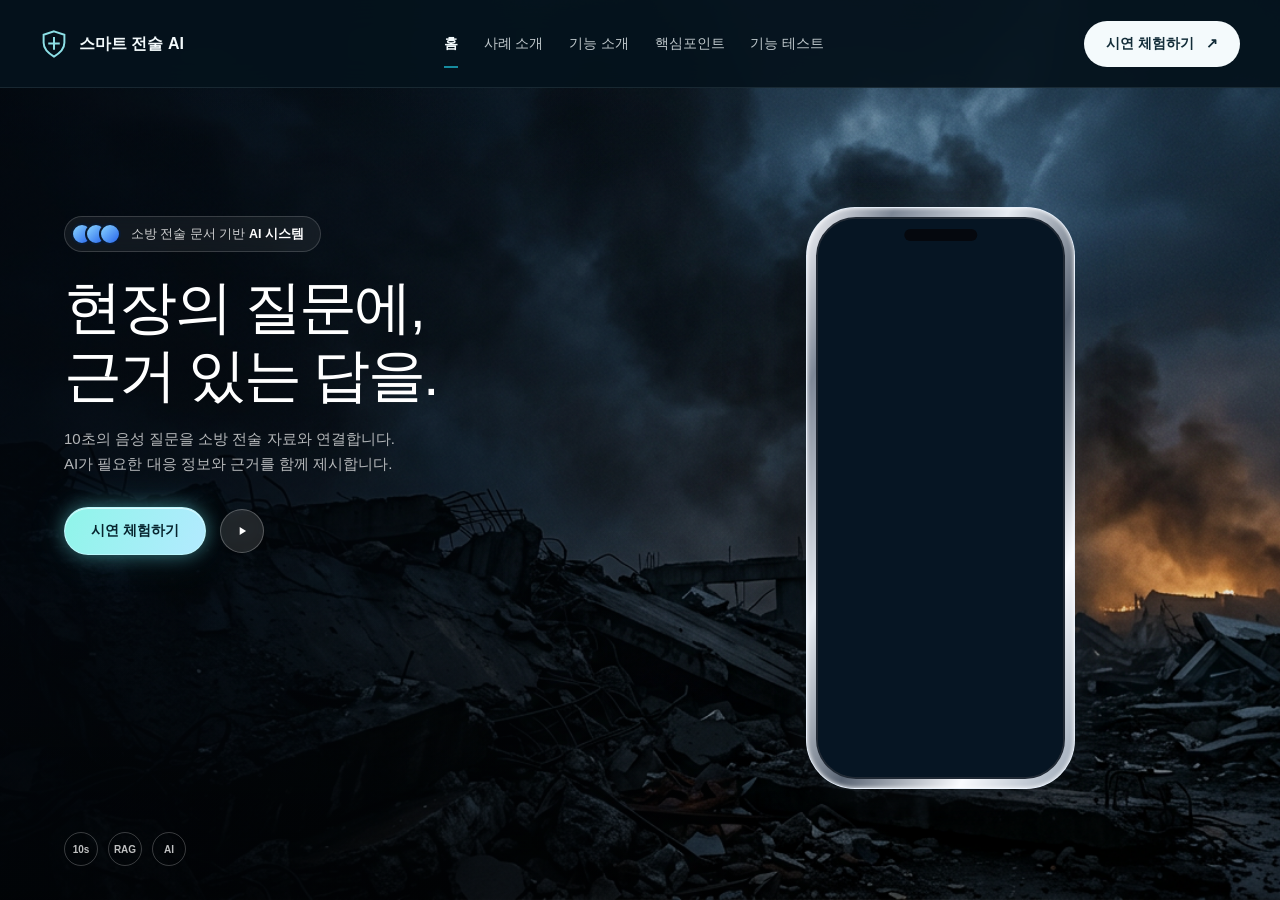
==== index.html @ 17c09182 "Refresh video URLs to load audio-free media and rebuild Pages" ====
<!doctype html><html lang="ko"><head><meta charset="utf-8"><meta name="viewport" content="width=device-width,initial-scale=1"><meta name="theme-color" content="#02070d"><title>스마트 전술 AI · 현장의 질문에 근거 있는 답을</title><meta name="description" content="10초의 음성 질문을 소방 전술 자료와 연결하는 스마트 전술 AI 시연"><link rel="stylesheet" href="landing.css?v=2"><link rel="stylesheet" href="./site-navigation.css?v=3"><script src="./silent-videos.js?v=1"></script></head><body class="global-nav-page global-home"><div class="landing-page"><header class="global-header global-header-dark"><div class="global-header-inner"><a class="global-logo" href="./" aria-label="스마트 전술 AI 홈"><svg width="28" height="30" viewBox="0 0 24 26" fill="none" stroke="currentColor" stroke-width="1.7" aria-hidden="true"><path d="M12 2 21 5v7c0 5-4 9-9 12C7 21 3 17 3 12V5Z"/><path d="M12 7v11M7 12.5h10"/></svg><span>스마트 전술 AI</span></a><nav class="global-links" aria-label="사이트 주 메뉴"><a href="./" aria-current="page">홈</a><a href="./actual-situation/">사례 소개</a><a href="./tactical-ai/">기능 소개</a><a href="./technology/">핵심포인트</a><a href="./feature-test/">기능 테스트</a></nav><a class="global-demo-cta" href="./mockup/index.html">시연 체험하기 <span aria-hidden="true">↗</span></a></div></header><main><section id="hero" class="hero-section"><div class="disaster-background" aria-hidden="true"></div><div class="hero-shade" aria-hidden="true"></div><div class="hero-vignette" aria-hidden="true"></div><div class="silver-phone"><div class="phone-screen"><video id="introVideo" src="mockup/intro-v2.mp4?silent=1" muted playsinline preload="auto" aria-label="스마트 전술 AI 소개 영상"></video><div class="phone-notch" aria-hidden="true"></div></div></div><div class="hero-copy"><div class="hero-badge"><div class="badge-orbs" aria-hidden="true"><i></i><i></i><i></i></div><span>소방 전술 문서 기반 <strong>AI 시스템</strong></span></div><h1>현장의 질문에,<br>근거 있는 답을.</h1><p>10초의 음성 질문을 소방 전술 자료와 연결합니다. AI가 필요한 대응 정보와 근거를 함께 제시합니다.</p><div class="hero-actions"><a href="mockup/index.html" class="primary-action">시연 체험하기</a><button class="play-action" id="restartIntro" aria-label="인트로 영상 처음부터 재생"><svg width="14" height="14" viewBox="0 0 24 24" fill="currentColor" aria-hidden="true"><path d="M8 5v14l11-7z"/></svg></button></div></div><div class="hero-bottom-marks" aria-label="10초 음성 입력, RAG, AI"><div>10s</div><div>RAG</div><div>AI</div></div></section></main></div><script src="landing.js?v=2"></script></body></html>
---- landing.css ----
* { box-sizing: border-box; }
html { scroll-behavior: smooth; }
body { margin: 0; background: #02070d; color: #fff; overflow-x: hidden; -webkit-font-smoothing: antialiased; }
.landing-page { min-height: 100svh; background: #02070d; }
.site-nav { position: fixed; inset: 0 0 auto; z-index: 50; display: flex; align-items: center; justify-content: space-between; padding: 26px 44px; }
.nav-left, .brand-lockup, .nav-links { display: flex; align-items: center; }
.nav-left { gap: 44px; }
.brand-lockup { gap: 10px; color: #fff; }
.brand-lockup span { font: 700 14px 'Noto Sans KR', sans-serif; letter-spacing: -.02em; white-space: nowrap; }
.nav-links { gap: 30px; }
.nav-links a { color: rgba(255,255,255,.82); font: 500 14px 'Noto Sans KR', sans-serif; text-decoration: none; }
.nav-cta { padding: 11px 24px; border-radius: 999px; color: #111; background: #fff; font: 600 14px 'Noto Sans KR', sans-serif; text-decoration: none; box-shadow: 0 4px 18px #0004; }
.hero-section { position: relative; width: 100%; height: 100svh; min-height: 620px; overflow: hidden; }
.disaster-background { position: absolute; inset: 0; background: #071019 url('disaster-bg.png') center / cover no-repeat; }
.hero-shade { position: absolute; inset: 0; background: linear-gradient(90deg, rgba(3,9,17,.68), rgba(3,9,17,.3) 42%, transparent 72%); pointer-events: none; }
.hero-vignette { position: absolute; inset: 0; background: linear-gradient(180deg, rgba(0,0,0,.18), transparent 23%, transparent 58%, rgba(0,0,0,.42)); pointer-events: none; }
.silver-phone { position: absolute; top: 23%; left: 63%; z-index: 4; width: clamp(220px, 21vw, 308px); aspect-ratio: 9 / 19.5; padding: 9px; border: 1px solid rgba(235,244,255,.9); border-radius: 49px; background: linear-gradient(116deg,#f7f8fc,#7d8796 16%,#e6ebf2 37%,#596473 57%,#f9fbff 79%,#98a5b4); box-shadow: -14px 24px 58px #0009, 0 0 35px rgba(137,197,255,.14), inset 0 0 4px #ffff; overflow: hidden; }
.phone-screen { position: relative; width: 100%; height: 100%; border: 2px solid #202934; border-radius: 40px; background: #051523; overflow: hidden; }
.phone-screen video { position: absolute; inset: 0; width: 100%; height: 100%; object-fit: contain; background: #061523; }
.phone-notch { position: absolute; top: 10px; left: 50%; width: 30%; height: 12px; transform: translateX(-50%); border-radius: 999px; background: #05080e; pointer-events: none; }
.hero-copy { position: relative; z-index: 10; display: flex; flex-direction: column; height: 100%; padding: 24vh 24px 0 64px; pointer-events: none; }
.hero-badge { display: inline-flex; align-items: center; gap: 10px; width: fit-content; padding: 6px 16px 6px 6px; border: 1px solid rgba(255,255,255,.16); border-radius: 999px; background: #ffffff0f; backdrop-filter: blur(8px); }
.badge-orbs { display: flex; }
.badge-orbs i { width: 22px; height: 22px; border: 2px solid rgba(7,20,36,.95); border-radius: 999px; background: linear-gradient(135deg,#8bd6ff,#2563eb); }
.badge-orbs i + i { margin-left: -8px; }
.hero-badge span { color: rgba(255,255,255,.79); font: 12.5px 'Noto Sans KR', sans-serif; }
.hero-badge strong { color: #fff; font-weight: 600; }
.hero-copy h1 { max-width: 570px; margin: 22px 0 0; color: #fff; font: 500 clamp(2.4rem,4.5vw,4rem)/1.18 'Noto Sans KR', sans-serif; letter-spacing: -.045em; word-break: keep-all; }
.hero-copy p { max-width: 350px; margin: 16px 0 0; color: rgba(255,255,255,.7); font: 15px/1.7 'Noto Sans KR', sans-serif; word-break: keep-all; }
.hero-actions { display: flex; align-items: center; gap: 14px; margin-top: 30px; pointer-events: auto; }
.primary-action { padding: 14px 26px; border: 1px solid rgba(191,249,255,.85); border-radius: 999px; color: #06242e; background: linear-gradient(115deg,#8ff5e9,#b3eaff); box-shadow: 0 0 18px rgba(103,231,232,.42), 0 0 38px rgba(85,191,225,.2), inset 0 1px 0 rgba(255,255,255,.6); font: 600 14px 'Noto Sans KR', sans-serif; text-decoration: none; }
.play-action { display: flex; align-items: center; justify-content: center; width: 44px; height: 44px; border: 1px solid rgba(255,255,255,.25); border-radius: 999px; color: #fff; background: #ffffff1f; backdrop-filter: blur(6px); }
.hero-bottom-marks { position: absolute; bottom: 34px; left: 64px; z-index: 10; display: flex; gap: 10px; }
.hero-bottom-marks div { display: flex; align-items: center; justify-content: center; width: 34px; height: 34px; border: 1px solid rgba(255,255,255,.22); border-radius: 999px; color: rgba(255,255,255,.75); font: 600 10px 'Inter', sans-serif; }
@media (max-width: 768px) { .site-nav { padding: 20px 24px; } .nav-left { gap: 16px; } .nav-links { display: none; } .hero-copy { padding: 16vh 24px 0; } .hero-copy h1 { max-width: 95%; font-size: clamp(2.15rem,8vw,3.1rem); } .hero-copy p { max-width: 88%; font-size: 13px; } .silver-phone { top: 51%; left: auto; right: 7%; width: min(41vw,230px); } .hero-bottom-marks { bottom: 20px; left: 24px; } }

body{font-family:Pretendard,-apple-system,BlinkMacSystemFont,'Segoe UI',sans-serif}.silver-phone{animation:landingPhone 1s .35s both}.hero-copy>*{animation:landingRise .8s both}.hero-copy h1{animation-delay:.15s}.hero-copy>p{animation-delay:.3s}.hero-actions{animation-delay:.45s}.primary-action,.nav-cta,.play-action{transition:transform .2s,box-shadow .2s}.primary-action:hover,.nav-cta:hover,.play-action:hover{transform:translateY(-2px);box-shadow:0 8px 25px #0005}.primary-action:focus-visible,.nav-cta:focus-visible,.play-action:focus-visible{outline:2px solid #96ceff;outline-offset:5px}.play-action{cursor:pointer}.hero-copy{width:60%}@keyframes landingRise{from{opacity:0;transform:translateY(18px)}to{opacity:1;transform:none}}@keyframes landingPhone{from{opacity:0;transform:translateY(20px) scale(.97)}to{opacity:1;transform:none}}@media(max-width:768px){.hero-copy{width:100%}.hero-section{min-height:840px}.silver-phone{top:51%;width:min(41vw,230px)}}@media(prefers-reduced-motion:reduce){.silver-phone,.hero-copy>*{animation:none}}
@media(max-width:768px){.site-nav{padding:18px 16px}.nav-left{gap:14px}.nav-links{display:flex;gap:0}.nav-links a:not(:first-child){display:none}.nav-links a{font-size:12px;white-space:nowrap}.nav-cta{padding:10px 14px;font-size:12px}.brand-lockup{gap:7px}.brand-lockup span{font-size:12px}.brand-lockup svg{width:27px;height:27px}}

/* Keep the hero CTA illuminated in every interaction state. */
.primary-action:hover,.primary-action:focus-visible{box-shadow:0 0 24px rgba(103,231,232,.6),0 0 48px rgba(85,191,225,.3),inset 0 1px 0 rgba(255,255,255,.7)}
---- site-navigation.css ----
/* Shared navigation across landing, cases, features, technology and demos. */
body.global-nav-page{--site-header-height:88px;padding-top:var(--site-header-height)}body.global-home{padding-top:0}body.global-demo{--site-header-height:126px}
.global-header,.global-header *{box-sizing:border-box!important}.global-header{all:initial;position:fixed!important;inset:0 0 auto!important;z-index:1000!important;width:100%!important;max-width:none!important;height:var(--site-header-height,88px)!important;min-height:0!important;margin:0!important;padding:0!important;display:block!important;background:rgba(234,241,247,.97);border-bottom:1px solid #ccdde5;color:#132d39;font-family:Pretendard,'Noto Sans KR',-apple-system,BlinkMacSystemFont,'Segoe UI',sans-serif;backdrop-filter:blur(16px);visibility:visible!important}
.global-header-dark{background:rgba(5,19,28,.93);border-color:#c6e5f51a;color:#f3fafc}.global-header-inner{height:88px;max-width:1440px;margin:auto;padding:0 40px;display:flex;align-items:center;justify-content:space-between;gap:26px}.global-header a{all:unset;box-sizing:border-box;cursor:pointer;font-family:inherit;text-decoration:none;color:inherit;white-space:nowrap}.global-header a:focus-visible{outline:3px solid #34b9cb;outline-offset:5px;border-radius:6px}.global-header .global-logo{display:inline-flex;align-items:center;gap:11px;font-size:16px;font-weight:750;line-height:1.4;flex-shrink:0}.global-logo svg{flex-shrink:0;color:#168b9e}.global-header-dark .global-logo svg{color:#8de0e7}.global-header .global-links{all:unset;display:flex;align-items:center;justify-content:center;gap:28px;font-family:inherit}.global-header .global-links a{font-size:14px;font-weight:550;line-height:1.5;padding:12px 0;border-bottom:2px solid transparent;opacity:.78;transition:color .2s,opacity .2s}.global-header .global-links a:hover{opacity:1;color:#168b9e}.global-header .global-links a[aria-current="page"]{opacity:1;border-bottom-color:#168b9e;font-weight:750}.global-header .global-demo-cta{display:inline-flex;align-items:center;gap:12px;justify-content:center;padding:13px 22px;border-radius:99px;font-size:14px;line-height:1.4;font-weight:700;background:#122c38;color:#fff;transition:background .2s;flex-shrink:0}.global-header .global-demo-cta:hover{background:#176477}.global-header-dark .global-demo-cta{background:#f4fafc;color:#122c38}.global-header .global-demo-cta[aria-current="page"]{box-shadow:0 0 0 2px #52c9da}
.global-header .global-demo-tabs{all:unset;display:flex;height:38px;align-items:center;justify-content:center;gap:24px;border-top:1px solid #cfdee7;font-family:inherit}.global-header .global-demo-tabs a{font-size:13px;padding:5px 4px;line-height:1.4;opacity:.7;border-bottom:2px solid transparent}.global-header .global-demo-tabs a[aria-current="page"]{opacity:1;color:#087c91;border-color:#168b9e;font-weight:700}
/* Reserve space above the existing presentation and below the site navigation. */
body.global-demo-main>header.web{display:none!important}body.global-demo-main>.phone{height:min(760px,calc(100dvh - var(--site-header-height) - 155px));min-height:0;margin-top:20px;margin-bottom:130px}body.global-demo-main>.controls{top:calc(var(--site-header-height) + (100dvh - var(--site-header-height) - 130px)/2)!important;max-height:calc(100dvh - var(--site-header-height) - 155px)!important}body.global-demo-main>.opening-film{top:calc(var(--site-header-height) + 20px)!important;bottom:128px!important}body.global-demo-main .landing-home-link{display:none!important}
body.global-demo-camera{padding-top:calc(var(--site-header-height) + 20px)!important}body.global-demo-camera.feature-controlled{height:100dvh;min-height:0;overflow:hidden}body.global-demo-camera.feature-controlled>main,body.global-demo-camera.feature-controlled>aside{min-height:0;max-height:calc(100dvh - var(--site-header-height) - 175px)!important}body.global-demo-camera.feature-controlled .phone{min-height:0;height:min(790px,calc(100dvh - var(--site-header-height) - 175px))!important}body.global-demo-camera>.landing-home-link{display:none!important}
@media(max-width:900px){.global-header-inner{padding:0 22px;gap:16px}.global-header .global-links{gap:18px}.global-header .global-logo{font-size:14px}.global-header .global-demo-cta{font-size:13px;padding:12px 16px}}
@media(max-width:800px){body.global-nav-page{--site-header-height:124px}body.global-demo{--site-header-height:162px}.global-header-inner{height:124px;flex-wrap:wrap;align-content:center;row-gap:7px;padding:10px 18px}.global-header .global-links{order:3;width:100%;justify-content:space-between;gap:12px}.global-header .global-links a{font-size:13px;padding:8px 0}.global-header .global-logo{margin-right:auto}.global-logo svg{width:23px;height:26px}.global-header .global-demo-cta{padding:10px 14px;font-size:12px}.global-header .global-demo-tabs{height:38px}.global-header .global-demo-tabs a{font-size:12px}body.global-demo-main>.controls{position:static!important;transform:none!important;max-height:none!important;margin-top:20px}body.global-demo-main>.phone{height:720px;max-height:none;margin-top:20px}body.global-demo-main>.opening-film{position:absolute!important;height:720px!important;bottom:auto!important}body.global-demo-camera.feature-controlled{height:auto;min-height:100dvh;overflow:auto}body.global-demo-camera.feature-controlled>main,body.global-demo-camera.feature-controlled>aside{max-height:none!important}body.global-demo-camera.feature-controlled .phone{height:720px!important;max-height:none!important}body.global-demo-camera.feature-controlled>aside{max-height:700px!important}}
@media(prefers-reduced-motion:reduce){.global-header a{transition:none!important}}

@media(min-width:801px){body.global-demo-main>.phone{height:760px!important;width:402px!important;max-height:none!important;zoom:var(--presentation-scale,1);margin-left:var(--presentation-left,5vw)!important;margin-right:0!important;margin-top:var(--presentation-top,20px)!important;margin-bottom:0!important}body.global-demo-camera.feature-controlled .phone{height:790px!important;width:416px!important;max-height:none!important;zoom:var(--presentation-scale,1);flex-shrink:0}body.global-demo-camera.feature-controlled>main{height:calc(100dvh - var(--site-header-height) - 175px)!important}}

.global-header-inner{width:100%;min-width:0}.global-header .global-links{min-width:0;gap:clamp(12px,2vw,28px)}.global-header .global-demo-cta{max-width:100%}@media(max-width:1100px) and (min-width:801px){.global-header-inner{padding:0 20px;gap:16px}.global-header .global-links a{font-size:13px}.global-header .global-logo{font-size:14px}.global-header .global-demo-cta{padding:12px 16px;font-size:13px}}
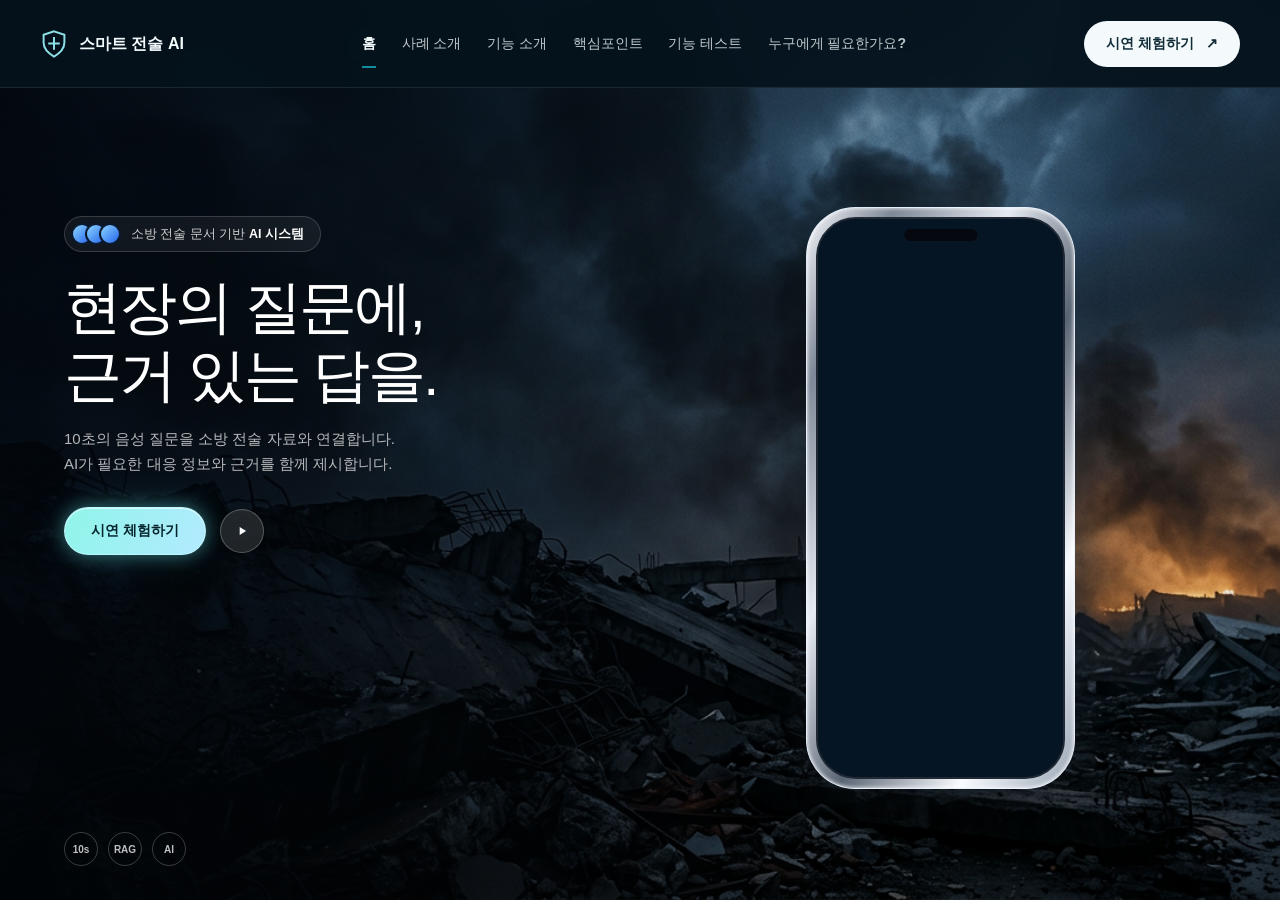
==== commit 1cb4c520: "Add audience and use-case page with navigation across site" ====
--- a/index.html
+++ b/index.html
@@ -1 +1 @@
-<!doctype html><html lang="ko"><head><meta charset="utf-8"><meta name="viewport" content="width=device-width,initial-scale=1"><meta name="theme-color" content="#02070d"><title>스마트 전술 AI · 현장의 질문에 근거 있는 답을</title><meta name="description" content="10초의 음성 질문을 소방 전술 자료와 연결하는 스마트 전술 AI 시연"><link rel="stylesheet" href="landing.css?v=2"><link rel="stylesheet" href="./site-navigation.css?v=3"><script src="./silent-videos.js?v=1"></script></head><body class="global-nav-page global-home"><div class="landing-page"><header class="global-header global-header-dark"><div class="global-header-inner"><a class="global-logo" href="./" aria-label="스마트 전술 AI 홈"><svg width="28" height="30" viewBox="0 0 24 26" fill="none" stroke="currentColor" stroke-width="1.7" aria-hidden="true"><path d="M12 2 21 5v7c0 5-4 9-9 12C7 21 3 17 3 12V5Z"/><path d="M12 7v11M7 12.5h10"/></svg><span>스마트 전술 AI</span></a><nav class="global-links" aria-label="사이트 주 메뉴"><a href="./" aria-current="page">홈</a><a href="./actual-situation/">사례 소개</a><a href="./tactical-ai/">기능 소개</a><a href="./technology/">핵심포인트</a><a href="./feature-test/">기능 테스트</a></nav><a class="global-demo-cta" href="./mockup/index.html">시연 체험하기 <span aria-hidden="true">↗</span></a></div></header><main><section id="hero" class="hero-section"><div class="disaster-background" aria-hidden="true"></div><div class="hero-shade" aria-hidden="true"></div><div class="hero-vignette" aria-hidden="true"></div><div class="silver-phone"><div class="phone-screen"><video id="introVideo" src="mockup/intro-v2.mp4?silent=1" muted playsinline preload="auto" aria-label="스마트 전술 AI 소개 영상"></video><div class="phone-notch" aria-hidden="true"></div></div></div><div class="hero-copy"><div class="hero-badge"><div class="badge-orbs" aria-hidden="true"><i></i><i></i><i></i></div><span>소방 전술 문서 기반 <strong>AI 시스템</strong></span></div><h1>현장의 질문에,<br>근거 있는 답을.</h1><p>10초의 음성 질문을 소방 전술 자료와 연결합니다. AI가 필요한 대응 정보와 근거를 함께 제시합니다.</p><div class="hero-actions"><a href="mockup/index.html" class="primary-action">시연 체험하기</a><button class="play-action" id="restartIntro" aria-label="인트로 영상 처음부터 재생"><svg width="14" height="14" viewBox="0 0 24 24" fill="currentColor" aria-hidden="true"><path d="M8 5v14l11-7z"/></svg></button></div></div><div class="hero-bottom-marks" aria-label="10초 음성 입력, RAG, AI"><div>10s</div><div>RAG</div><div>AI</div></div></section></main></div><script src="landing.js?v=2"></script></body></html>
+<!doctype html><html lang="ko"><head><meta charset="utf-8"><meta name="viewport" content="width=device-width,initial-scale=1"><meta name="theme-color" content="#02070d"><title>스마트 전술 AI · 현장의 질문에 근거 있는 답을</title><meta name="description" content="10초의 음성 질문을 소방 전술 자료와 연결하는 스마트 전술 AI 시연"><link rel="stylesheet" href="landing.css?v=2"><link rel="stylesheet" href="./site-navigation.css?v=3"><script src="./silent-videos.js?v=1"></script></head><body class="global-nav-page global-home"><div class="landing-page"><header class="global-header global-header-dark"><div class="global-header-inner"><a class="global-logo" href="./" aria-label="스마트 전술 AI 홈"><svg width="28" height="30" viewBox="0 0 24 26" fill="none" stroke="currentColor" stroke-width="1.7" aria-hidden="true"><path d="M12 2 21 5v7c0 5-4 9-9 12C7 21 3 17 3 12V5Z"/><path d="M12 7v11M7 12.5h10"/></svg><span>스마트 전술 AI</span></a><nav class="global-links" aria-label="사이트 주 메뉴"><a href="./" aria-current="page">홈</a><a href="./actual-situation/">사례 소개</a><a href="./tactical-ai/">기능 소개</a><a href="./technology/">핵심포인트</a><a href="./feature-test/">기능 테스트</a><a href="./who-for/">누구에게 필요한가요?</a></nav><a class="global-demo-cta" href="./mockup/index.html">시연 체험하기 <span aria-hidden="true">↗</span></a></div></header><main><section id="hero" class="hero-section"><div class="disaster-background" aria-hidden="true"></div><div class="hero-shade" aria-hidden="true"></div><div class="hero-vignette" aria-hidden="true"></div><div class="silver-phone"><div class="phone-screen"><video id="introVideo" src="mockup/intro-v2.mp4?silent=1" muted playsinline preload="auto" aria-label="스마트 전술 AI 소개 영상"></video><div class="phone-notch" aria-hidden="true"></div></div></div><div class="hero-copy"><div class="hero-badge"><div class="badge-orbs" aria-hidden="true"><i></i><i></i><i></i></div><span>소방 전술 문서 기반 <strong>AI 시스템</strong></span></div><h1>현장의 질문에,<br>근거 있는 답을.</h1><p>10초의 음성 질문을 소방 전술 자료와 연결합니다. AI가 필요한 대응 정보와 근거를 함께 제시합니다.</p><div class="hero-actions"><a href="mockup/index.html" class="primary-action">시연 체험하기</a><button class="play-action" id="restartIntro" aria-label="인트로 영상 처음부터 재생"><svg width="14" height="14" viewBox="0 0 24 24" fill="currentColor" aria-hidden="true"><path d="M8 5v14l11-7z"/></svg></button></div></div><div class="hero-bottom-marks" aria-label="10초 음성 입력, RAG, AI"><div>10s</div><div>RAG</div><div>AI</div></div></section></main></div><script src="landing.js?v=2"></script></body></html>
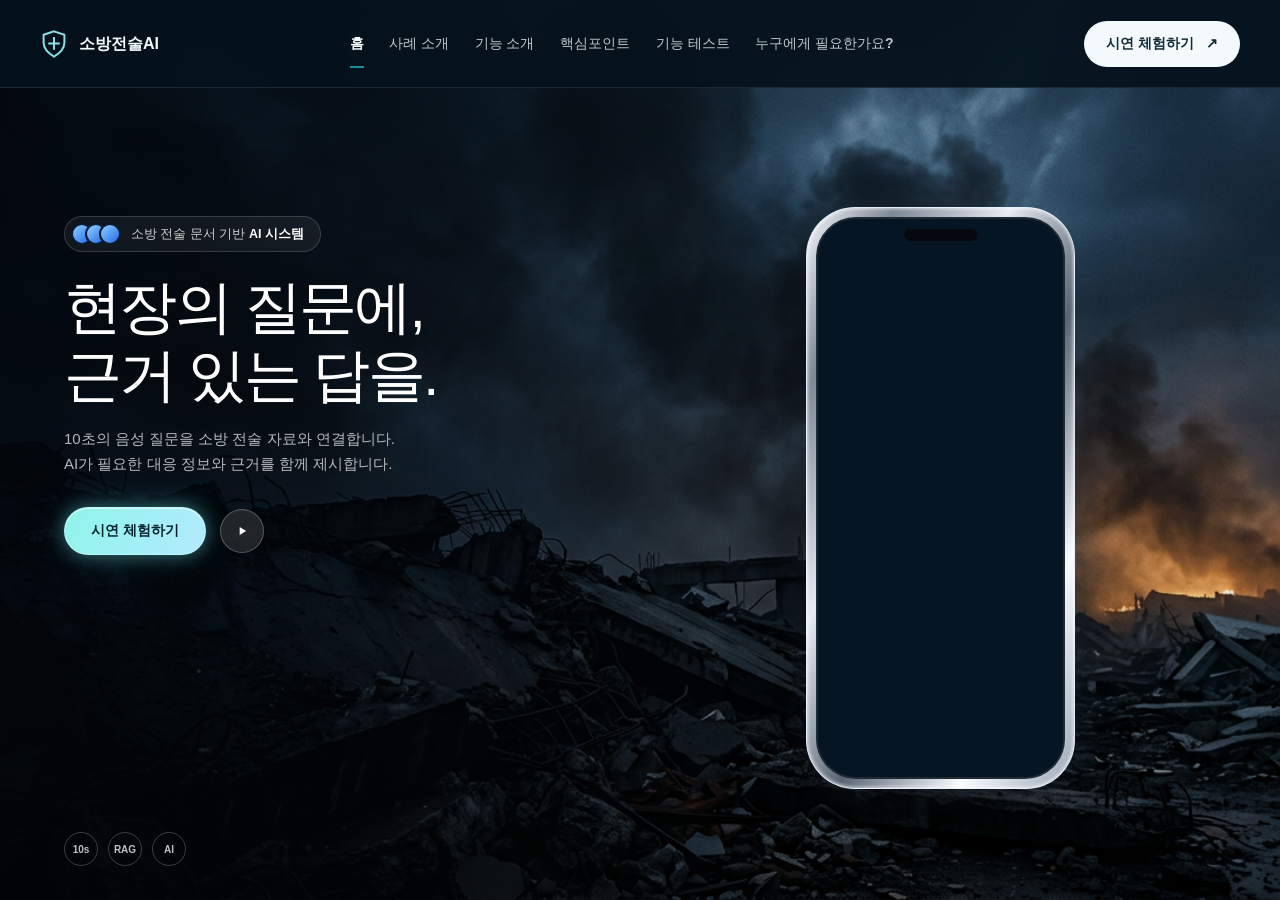
==== commit 2665caa4: "Replace visible brand name with 소방전술AI" ====
--- a/index.html
+++ b/index.html
@@ -1 +1 @@
-<!doctype html><html lang="ko"><head><meta charset="utf-8"><meta name="viewport" content="width=device-width,initial-scale=1"><meta name="theme-color" content="#02070d"><title>스마트 전술 AI · 현장의 질문에 근거 있는 답을</title><meta name="description" content="10초의 음성 질문을 소방 전술 자료와 연결하는 스마트 전술 AI 시연"><link rel="stylesheet" href="landing.css?v=2"><link rel="stylesheet" href="./site-navigation.css?v=3"><script src="./silent-videos.js?v=1"></script></head><body class="global-nav-page global-home"><div class="landing-page"><header class="global-header global-header-dark"><div class="global-header-inner"><a class="global-logo" href="./" aria-label="스마트 전술 AI 홈"><svg width="28" height="30" viewBox="0 0 24 26" fill="none" stroke="currentColor" stroke-width="1.7" aria-hidden="true"><path d="M12 2 21 5v7c0 5-4 9-9 12C7 21 3 17 3 12V5Z"/><path d="M12 7v11M7 12.5h10"/></svg><span>스마트 전술 AI</span></a><nav class="global-links" aria-label="사이트 주 메뉴"><a href="./" aria-current="page">홈</a><a href="./actual-situation/">사례 소개</a><a href="./tactical-ai/">기능 소개</a><a href="./technology/">핵심포인트</a><a href="./feature-test/">기능 테스트</a><a href="./who-for/">누구에게 필요한가요?</a></nav><a class="global-demo-cta" href="./mockup/index.html">시연 체험하기 <span aria-hidden="true">↗</span></a></div></header><main><section id="hero" class="hero-section"><div class="disaster-background" aria-hidden="true"></div><div class="hero-shade" aria-hidden="true"></div><div class="hero-vignette" aria-hidden="true"></div><div class="silver-phone"><div class="phone-screen"><video id="introVideo" src="mockup/intro-v2.mp4?silent=1" muted playsinline preload="auto" aria-label="스마트 전술 AI 소개 영상"></video><div class="phone-notch" aria-hidden="true"></div></div></div><div class="hero-copy"><div class="hero-badge"><div class="badge-orbs" aria-hidden="true"><i></i><i></i><i></i></div><span>소방 전술 문서 기반 <strong>AI 시스템</strong></span></div><h1>현장의 질문에,<br>근거 있는 답을.</h1><p>10초의 음성 질문을 소방 전술 자료와 연결합니다. AI가 필요한 대응 정보와 근거를 함께 제시합니다.</p><div class="hero-actions"><a href="mockup/index.html" class="primary-action">시연 체험하기</a><button class="play-action" id="restartIntro" aria-label="인트로 영상 처음부터 재생"><svg width="14" height="14" viewBox="0 0 24 24" fill="currentColor" aria-hidden="true"><path d="M8 5v14l11-7z"/></svg></button></div></div><div class="hero-bottom-marks" aria-label="10초 음성 입력, RAG, AI"><div>10s</div><div>RAG</div><div>AI</div></div></section></main></div><script src="landing.js?v=2"></script></body></html>
+<!doctype html><html lang="ko"><head><meta charset="utf-8"><meta name="viewport" content="width=device-width,initial-scale=1"><meta name="theme-color" content="#02070d"><title>소방전술AI · 현장의 질문에 근거 있는 답을</title><meta name="description" content="10초의 음성 질문을 소방 전술 자료와 연결하는 소방전술AI 시연"><link rel="stylesheet" href="landing.css?v=2"><link rel="stylesheet" href="./site-navigation.css?v=3"><script src="./silent-videos.js?v=1"></script></head><body class="global-nav-page global-home"><div class="landing-page"><header class="global-header global-header-dark"><div class="global-header-inner"><a class="global-logo" href="./" aria-label="소방전술AI 홈"><svg width="28" height="30" viewBox="0 0 24 26" fill="none" stroke="currentColor" stroke-width="1.7" aria-hidden="true"><path d="M12 2 21 5v7c0 5-4 9-9 12C7 21 3 17 3 12V5Z"/><path d="M12 7v11M7 12.5h10"/></svg><span>소방전술AI</span></a><nav class="global-links" aria-label="사이트 주 메뉴"><a href="./" aria-current="page">홈</a><a href="./actual-situation/">사례 소개</a><a href="./tactical-ai/">기능 소개</a><a href="./technology/">핵심포인트</a><a href="./feature-test/">기능 테스트</a><a href="./who-for/">누구에게 필요한가요?</a></nav><a class="global-demo-cta" href="./mockup/index.html">시연 체험하기 <span aria-hidden="true">↗</span></a></div></header><main><section id="hero" class="hero-section"><div class="disaster-background" aria-hidden="true"></div><div class="hero-shade" aria-hidden="true"></div><div class="hero-vignette" aria-hidden="true"></div><div class="silver-phone"><div class="phone-screen"><video id="introVideo" src="mockup/intro-v2.mp4?silent=1" muted playsinline preload="auto" aria-label="소방전술AI 소개 영상"></video><div class="phone-notch" aria-hidden="true"></div></div></div><div class="hero-copy"><div class="hero-badge"><div class="badge-orbs" aria-hidden="true"><i></i><i></i><i></i></div><span>소방 전술 문서 기반 <strong>AI 시스템</strong></span></div><h1>현장의 질문에,<br>근거 있는 답을.</h1><p>10초의 음성 질문을 소방 전술 자료와 연결합니다. AI가 필요한 대응 정보와 근거를 함께 제시합니다.</p><div class="hero-actions"><a href="mockup/index.html" class="primary-action">시연 체험하기</a><button class="play-action" id="restartIntro" aria-label="인트로 영상 처음부터 재생"><svg width="14" height="14" viewBox="0 0 24 24" fill="currentColor" aria-hidden="true"><path d="M8 5v14l11-7z"/></svg></button></div></div><div class="hero-bottom-marks" aria-label="10초 음성 입력, RAG, AI"><div>10s</div><div>RAG</div><div>AI</div></div></section></main></div><script src="landing.js?v=2"></script></body></html>
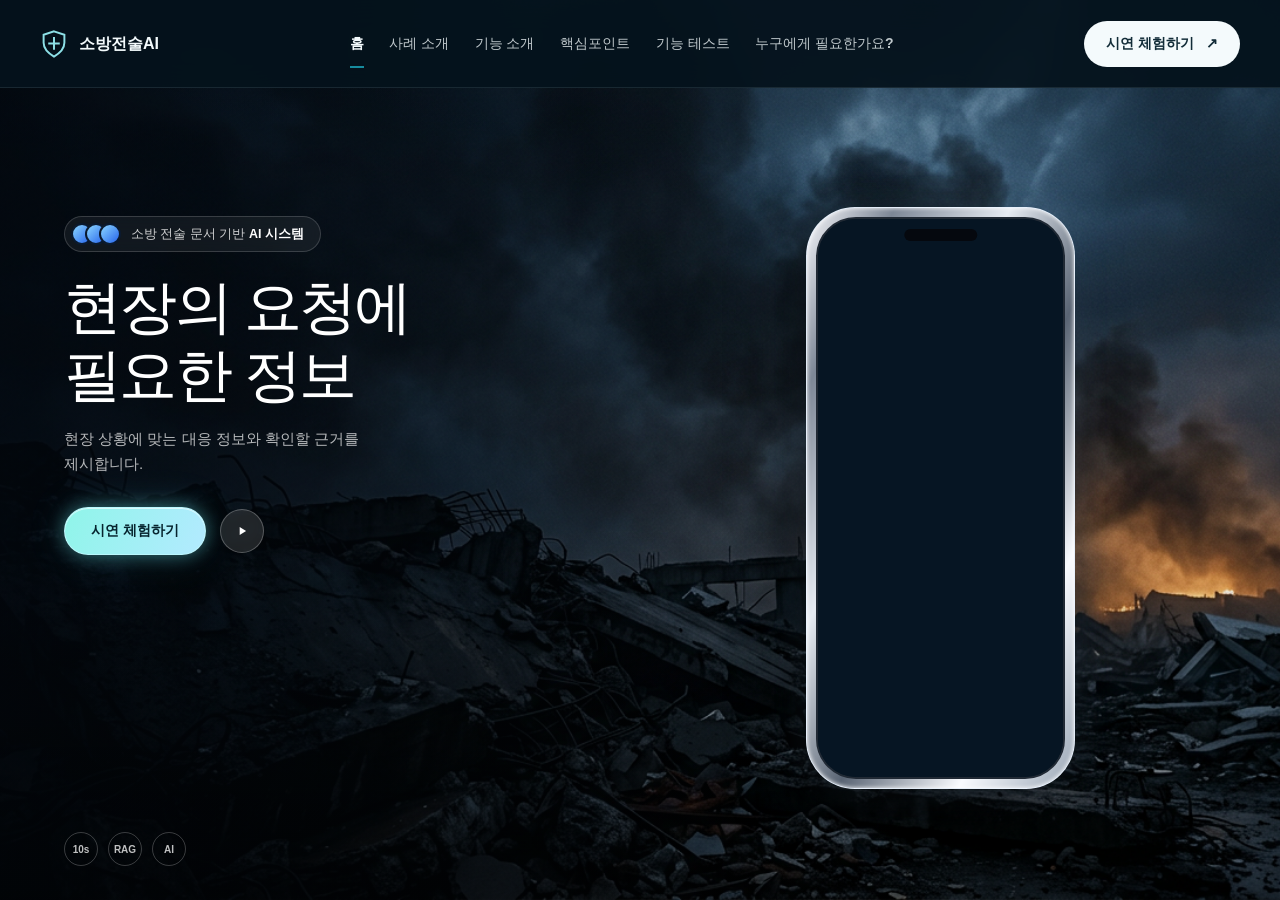
==== commit f056e1f0: "Update homepage banner headline and description" ====
--- a/index.html
+++ b/index.html
@@ -1 +1 @@
-<!doctype html><html lang="ko"><head><meta charset="utf-8"><meta name="viewport" content="width=device-width,initial-scale=1"><meta name="theme-color" content="#02070d"><title>소방전술AI · 현장의 질문에 근거 있는 답을</title><meta name="description" content="10초의 음성 질문을 소방 전술 자료와 연결하는 소방전술AI 시연"><link rel="stylesheet" href="landing.css?v=2"><link rel="stylesheet" href="./site-navigation.css?v=3"><script src="./silent-videos.js?v=1"></script></head><body class="global-nav-page global-home"><div class="landing-page"><header class="global-header global-header-dark"><div class="global-header-inner"><a class="global-logo" href="./" aria-label="소방전술AI 홈"><svg width="28" height="30" viewBox="0 0 24 26" fill="none" stroke="currentColor" stroke-width="1.7" aria-hidden="true"><path d="M12 2 21 5v7c0 5-4 9-9 12C7 21 3 17 3 12V5Z"/><path d="M12 7v11M7 12.5h10"/></svg><span>소방전술AI</span></a><nav class="global-links" aria-label="사이트 주 메뉴"><a href="./" aria-current="page">홈</a><a href="./actual-situation/">사례 소개</a><a href="./tactical-ai/">기능 소개</a><a href="./technology/">핵심포인트</a><a href="./feature-test/">기능 테스트</a><a href="./who-for/">누구에게 필요한가요?</a></nav><a class="global-demo-cta" href="./mockup/index.html">시연 체험하기 <span aria-hidden="true">↗</span></a></div></header><main><section id="hero" class="hero-section"><div class="disaster-background" aria-hidden="true"></div><div class="hero-shade" aria-hidden="true"></div><div class="hero-vignette" aria-hidden="true"></div><div class="silver-phone"><div class="phone-screen"><video id="introVideo" src="mockup/intro-v2.mp4?silent=1" muted playsinline preload="auto" aria-label="소방전술AI 소개 영상"></video><div class="phone-notch" aria-hidden="true"></div></div></div><div class="hero-copy"><div class="hero-badge"><div class="badge-orbs" aria-hidden="true"><i></i><i></i><i></i></div><span>소방 전술 문서 기반 <strong>AI 시스템</strong></span></div><h1>현장의 질문에,<br>근거 있는 답을.</h1><p>10초의 음성 질문을 소방 전술 자료와 연결합니다. AI가 필요한 대응 정보와 근거를 함께 제시합니다.</p><div class="hero-actions"><a href="mockup/index.html" class="primary-action">시연 체험하기</a><button class="play-action" id="restartIntro" aria-label="인트로 영상 처음부터 재생"><svg width="14" height="14" viewBox="0 0 24 24" fill="currentColor" aria-hidden="true"><path d="M8 5v14l11-7z"/></svg></button></div></div><div class="hero-bottom-marks" aria-label="10초 음성 입력, RAG, AI"><div>10s</div><div>RAG</div><div>AI</div></div></section></main></div><script src="landing.js?v=2"></script></body></html>
+<!doctype html><html lang="ko"><head><meta charset="utf-8"><meta name="viewport" content="width=device-width,initial-scale=1"><meta name="theme-color" content="#02070d"><title>소방전술AI · 현장의 질문에 근거 있는 답을</title><meta name="description" content="10초의 음성 질문을 소방 전술 자료와 연결하는 소방전술AI 시연"><link rel="stylesheet" href="landing.css?v=2"><link rel="stylesheet" href="./site-navigation.css?v=3"><script src="./silent-videos.js?v=1"></script></head><body class="global-nav-page global-home"><div class="landing-page"><header class="global-header global-header-dark"><div class="global-header-inner"><a class="global-logo" href="./" aria-label="소방전술AI 홈"><svg width="28" height="30" viewBox="0 0 24 26" fill="none" stroke="currentColor" stroke-width="1.7" aria-hidden="true"><path d="M12 2 21 5v7c0 5-4 9-9 12C7 21 3 17 3 12V5Z"/><path d="M12 7v11M7 12.5h10"/></svg><span>소방전술AI</span></a><nav class="global-links" aria-label="사이트 주 메뉴"><a href="./" aria-current="page">홈</a><a href="./actual-situation/">사례 소개</a><a href="./tactical-ai/">기능 소개</a><a href="./technology/">핵심포인트</a><a href="./feature-test/">기능 테스트</a><a href="./who-for/">누구에게 필요한가요?</a></nav><a class="global-demo-cta" href="./mockup/index.html">시연 체험하기 <span aria-hidden="true">↗</span></a></div></header><main><section id="hero" class="hero-section"><div class="disaster-background" aria-hidden="true"></div><div class="hero-shade" aria-hidden="true"></div><div class="hero-vignette" aria-hidden="true"></div><div class="silver-phone"><div class="phone-screen"><video id="introVideo" src="mockup/intro-v2.mp4?silent=1" muted playsinline preload="auto" aria-label="소방전술AI 소개 영상"></video><div class="phone-notch" aria-hidden="true"></div></div></div><div class="hero-copy"><div class="hero-badge"><div class="badge-orbs" aria-hidden="true"><i></i><i></i><i></i></div><span>소방 전술 문서 기반 <strong>AI 시스템</strong></span></div><h1>현장의 요청에<br>필요한 정보</h1><p>현장 상황에 맞는 대응 정보와 확인할 근거를 제시합니다.</p><div class="hero-actions"><a href="mockup/index.html" class="primary-action">시연 체험하기</a><button class="play-action" id="restartIntro" aria-label="인트로 영상 처음부터 재생"><svg width="14" height="14" viewBox="0 0 24 24" fill="currentColor" aria-hidden="true"><path d="M8 5v14l11-7z"/></svg></button></div></div><div class="hero-bottom-marks" aria-label="10초 음성 입력, RAG, AI"><div>10s</div><div>RAG</div><div>AI</div></div></section></main></div><script src="landing.js?v=2"></script></body></html>
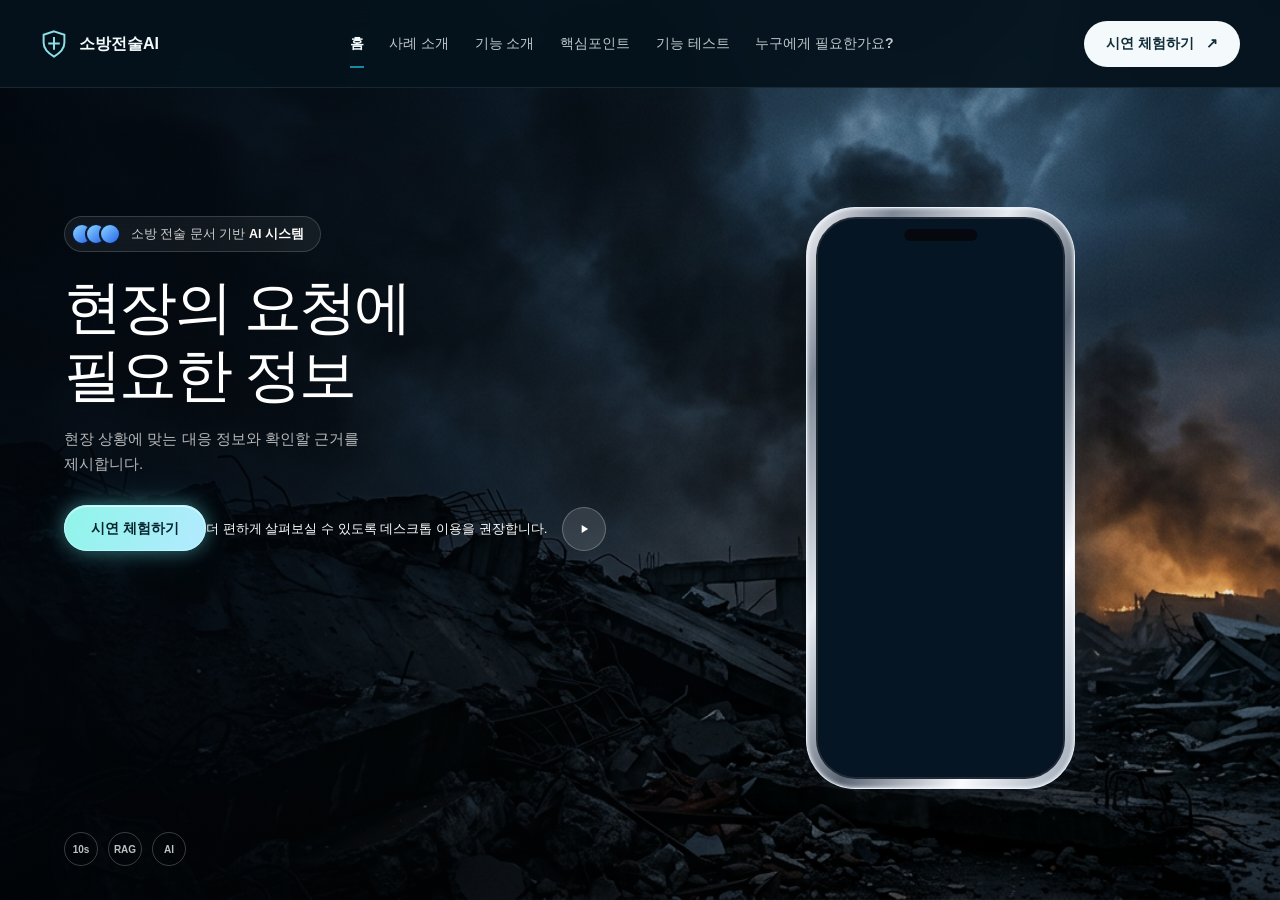
==== commit ac119ef5: "Add desktop recommendation beneath demo button" ====
--- a/index.html
+++ b/index.html
@@ -1 +1 @@
-<!doctype html><html lang="ko"><head><meta charset="utf-8"><meta name="viewport" content="width=device-width,initial-scale=1"><meta name="theme-color" content="#02070d"><title>소방전술AI · 현장의 질문에 근거 있는 답을</title><meta name="description" content="10초의 음성 질문을 소방 전술 자료와 연결하는 소방전술AI 시연"><link rel="stylesheet" href="landing.css?v=2"><link rel="stylesheet" href="./site-navigation.css?v=3"><script src="./silent-videos.js?v=1"></script></head><body class="global-nav-page global-home"><div class="landing-page"><header class="global-header global-header-dark"><div class="global-header-inner"><a class="global-logo" href="./" aria-label="소방전술AI 홈"><svg width="28" height="30" viewBox="0 0 24 26" fill="none" stroke="currentColor" stroke-width="1.7" aria-hidden="true"><path d="M12 2 21 5v7c0 5-4 9-9 12C7 21 3 17 3 12V5Z"/><path d="M12 7v11M7 12.5h10"/></svg><span>소방전술AI</span></a><nav class="global-links" aria-label="사이트 주 메뉴"><a href="./" aria-current="page">홈</a><a href="./actual-situation/">사례 소개</a><a href="./tactical-ai/">기능 소개</a><a href="./technology/">핵심포인트</a><a href="./feature-test/">기능 테스트</a><a href="./who-for/">누구에게 필요한가요?</a></nav><a class="global-demo-cta" href="./mockup/index.html">시연 체험하기 <span aria-hidden="true">↗</span></a></div></header><main><section id="hero" class="hero-section"><div class="disaster-background" aria-hidden="true"></div><div class="hero-shade" aria-hidden="true"></div><div class="hero-vignette" aria-hidden="true"></div><div class="silver-phone"><div class="phone-screen"><video id="introVideo" src="mockup/intro-v2.mp4?silent=1" muted playsinline preload="auto" aria-label="소방전술AI 소개 영상"></video><div class="phone-notch" aria-hidden="true"></div></div></div><div class="hero-copy"><div class="hero-badge"><div class="badge-orbs" aria-hidden="true"><i></i><i></i><i></i></div><span>소방 전술 문서 기반 <strong>AI 시스템</strong></span></div><h1>현장의 요청에<br>필요한 정보</h1><p>현장 상황에 맞는 대응 정보와 확인할 근거를 제시합니다.</p><div class="hero-actions"><a href="mockup/index.html" class="primary-action">시연 체험하기</a><button class="play-action" id="restartIntro" aria-label="인트로 영상 처음부터 재생"><svg width="14" height="14" viewBox="0 0 24 24" fill="currentColor" aria-hidden="true"><path d="M8 5v14l11-7z"/></svg></button></div></div><div class="hero-bottom-marks" aria-label="10초 음성 입력, RAG, AI"><div>10s</div><div>RAG</div><div>AI</div></div></section></main></div><script src="landing.js?v=2"></script></body></html>
+<!doctype html><html lang="ko"><head><meta charset="utf-8"><meta name="viewport" content="width=device-width,initial-scale=1"><meta name="theme-color" content="#02070d"><title>소방전술AI · 현장의 질문에 근거 있는 답을</title><meta name="description" content="10초의 음성 질문을 소방 전술 자료와 연결하는 소방전술AI 시연"><link rel="stylesheet" href="landing.css?v=2"><link rel="stylesheet" href="./site-navigation.css?v=3"><script src="./silent-videos.js?v=1"></script></head><body class="global-nav-page global-home"><div class="landing-page"><header class="global-header global-header-dark"><div class="global-header-inner"><a class="global-logo" href="./" aria-label="소방전술AI 홈"><svg width="28" height="30" viewBox="0 0 24 26" fill="none" stroke="currentColor" stroke-width="1.7" aria-hidden="true"><path d="M12 2 21 5v7c0 5-4 9-9 12C7 21 3 17 3 12V5Z"/><path d="M12 7v11M7 12.5h10"/></svg><span>소방전술AI</span></a><nav class="global-links" aria-label="사이트 주 메뉴"><a href="./" aria-current="page">홈</a><a href="./actual-situation/">사례 소개</a><a href="./tactical-ai/">기능 소개</a><a href="./technology/">핵심포인트</a><a href="./feature-test/">기능 테스트</a><a href="./who-for/">누구에게 필요한가요?</a></nav><a class="global-demo-cta" href="./mockup/index.html">시연 체험하기 <span aria-hidden="true">↗</span></a></div></header><main><section id="hero" class="hero-section"><div class="disaster-background" aria-hidden="true"></div><div class="hero-shade" aria-hidden="true"></div><div class="hero-vignette" aria-hidden="true"></div><div class="silver-phone"><div class="phone-screen"><video id="introVideo" src="mockup/intro-v2.mp4?silent=1" muted playsinline preload="auto" aria-label="소방전술AI 소개 영상"></video><div class="phone-notch" aria-hidden="true"></div></div></div><div class="hero-copy"><div class="hero-badge"><div class="badge-orbs" aria-hidden="true"><i></i><i></i><i></i></div><span>소방 전술 문서 기반 <strong>AI 시스템</strong></span></div><h1>현장의 요청에<br>필요한 정보</h1><p>현장 상황에 맞는 대응 정보와 확인할 근거를 제시합니다.</p><div class="hero-actions"><div class="demo-action-wrap"><a href="mockup/index.html" class="primary-action">시연 체험하기</a><small class="demo-desktop-note">더 편하게 살펴보실 수 있도록 데스크톱 이용을 권장합니다.</small></div><button class="play-action" id="restartIntro" aria-label="인트로 영상 처음부터 재생"><svg width="14" height="14" viewBox="0 0 24 24" fill="currentColor" aria-hidden="true"><path d="M8 5v14l11-7z"/></svg></button></div></div><div class="hero-bottom-marks" aria-label="10초 음성 입력, RAG, AI"><div>10s</div><div>RAG</div><div>AI</div></div></section></main></div><script src="landing.js?v=2"></script></body></html>
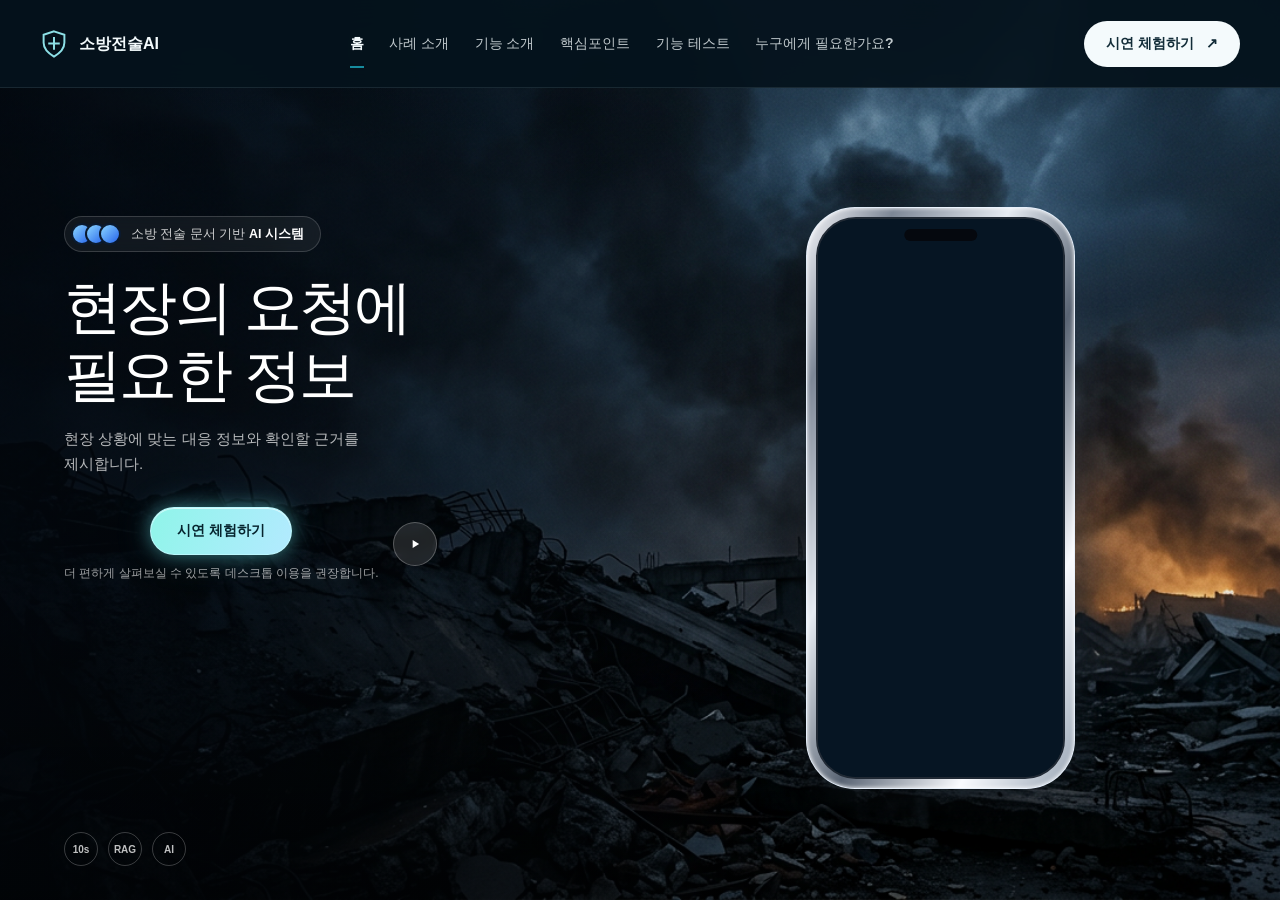
==== commit 9dbeef11: "Refresh homepage styles for demo note" ====
--- a/index.html
+++ b/index.html
@@ -1 +1 @@
-<!doctype html><html lang="ko"><head><meta charset="utf-8"><meta name="viewport" content="width=device-width,initial-scale=1"><meta name="theme-color" content="#02070d"><title>소방전술AI · 현장의 질문에 근거 있는 답을</title><meta name="description" content="10초의 음성 질문을 소방 전술 자료와 연결하는 소방전술AI 시연"><link rel="stylesheet" href="landing.css?v=2"><link rel="stylesheet" href="./site-navigation.css?v=3"><script src="./silent-videos.js?v=1"></script></head><body class="global-nav-page global-home"><div class="landing-page"><header class="global-header global-header-dark"><div class="global-header-inner"><a class="global-logo" href="./" aria-label="소방전술AI 홈"><svg width="28" height="30" viewBox="0 0 24 26" fill="none" stroke="currentColor" stroke-width="1.7" aria-hidden="true"><path d="M12 2 21 5v7c0 5-4 9-9 12C7 21 3 17 3 12V5Z"/><path d="M12 7v11M7 12.5h10"/></svg><span>소방전술AI</span></a><nav class="global-links" aria-label="사이트 주 메뉴"><a href="./" aria-current="page">홈</a><a href="./actual-situation/">사례 소개</a><a href="./tactical-ai/">기능 소개</a><a href="./technology/">핵심포인트</a><a href="./feature-test/">기능 테스트</a><a href="./who-for/">누구에게 필요한가요?</a></nav><a class="global-demo-cta" href="./mockup/index.html">시연 체험하기 <span aria-hidden="true">↗</span></a></div></header><main><section id="hero" class="hero-section"><div class="disaster-background" aria-hidden="true"></div><div class="hero-shade" aria-hidden="true"></div><div class="hero-vignette" aria-hidden="true"></div><div class="silver-phone"><div class="phone-screen"><video id="introVideo" src="mockup/intro-v2.mp4?silent=1" muted playsinline preload="auto" aria-label="소방전술AI 소개 영상"></video><div class="phone-notch" aria-hidden="true"></div></div></div><div class="hero-copy"><div class="hero-badge"><div class="badge-orbs" aria-hidden="true"><i></i><i></i><i></i></div><span>소방 전술 문서 기반 <strong>AI 시스템</strong></span></div><h1>현장의 요청에<br>필요한 정보</h1><p>현장 상황에 맞는 대응 정보와 확인할 근거를 제시합니다.</p><div class="hero-actions"><div class="demo-action-wrap"><a href="mockup/index.html" class="primary-action">시연 체험하기</a><small class="demo-desktop-note">더 편하게 살펴보실 수 있도록 데스크톱 이용을 권장합니다.</small></div><button class="play-action" id="restartIntro" aria-label="인트로 영상 처음부터 재생"><svg width="14" height="14" viewBox="0 0 24 24" fill="currentColor" aria-hidden="true"><path d="M8 5v14l11-7z"/></svg></button></div></div><div class="hero-bottom-marks" aria-label="10초 음성 입력, RAG, AI"><div>10s</div><div>RAG</div><div>AI</div></div></section></main></div><script src="landing.js?v=2"></script></body></html>
+<!doctype html><html lang="ko"><head><meta charset="utf-8"><meta name="viewport" content="width=device-width,initial-scale=1"><meta name="theme-color" content="#02070d"><title>소방전술AI · 현장의 질문에 근거 있는 답을</title><meta name="description" content="10초의 음성 질문을 소방 전술 자료와 연결하는 소방전술AI 시연"><link rel="stylesheet" href="landing.css?v=3"><link rel="stylesheet" href="./site-navigation.css?v=3"><script src="./silent-videos.js?v=1"></script></head><body class="global-nav-page global-home"><div class="landing-page"><header class="global-header global-header-dark"><div class="global-header-inner"><a class="global-logo" href="./" aria-label="소방전술AI 홈"><svg width="28" height="30" viewBox="0 0 24 26" fill="none" stroke="currentColor" stroke-width="1.7" aria-hidden="true"><path d="M12 2 21 5v7c0 5-4 9-9 12C7 21 3 17 3 12V5Z"/><path d="M12 7v11M7 12.5h10"/></svg><span>소방전술AI</span></a><nav class="global-links" aria-label="사이트 주 메뉴"><a href="./" aria-current="page">홈</a><a href="./actual-situation/">사례 소개</a><a href="./tactical-ai/">기능 소개</a><a href="./technology/">핵심포인트</a><a href="./feature-test/">기능 테스트</a><a href="./who-for/">누구에게 필요한가요?</a></nav><a class="global-demo-cta" href="./mockup/index.html">시연 체험하기 <span aria-hidden="true">↗</span></a></div></header><main><section id="hero" class="hero-section"><div class="disaster-background" aria-hidden="true"></div><div class="hero-shade" aria-hidden="true"></div><div class="hero-vignette" aria-hidden="true"></div><div class="silver-phone"><div class="phone-screen"><video id="introVideo" src="mockup/intro-v2.mp4?silent=1" muted playsinline preload="auto" aria-label="소방전술AI 소개 영상"></video><div class="phone-notch" aria-hidden="true"></div></div></div><div class="hero-copy"><div class="hero-badge"><div class="badge-orbs" aria-hidden="true"><i></i><i></i><i></i></div><span>소방 전술 문서 기반 <strong>AI 시스템</strong></span></div><h1>현장의 요청에<br>필요한 정보</h1><p>현장 상황에 맞는 대응 정보와 확인할 근거를 제시합니다.</p><div class="hero-actions"><div class="demo-action-wrap"><a href="mockup/index.html" class="primary-action">시연 체험하기</a><small class="demo-desktop-note">더 편하게 살펴보실 수 있도록 데스크톱 이용을 권장합니다.</small></div><button class="play-action" id="restartIntro" aria-label="인트로 영상 처음부터 재생"><svg width="14" height="14" viewBox="0 0 24 24" fill="currentColor" aria-hidden="true"><path d="M8 5v14l11-7z"/></svg></button></div></div><div class="hero-bottom-marks" aria-label="10초 음성 입력, RAG, AI"><div>10s</div><div>RAG</div><div>AI</div></div></section></main></div><script src="landing.js?v=2"></script></body></html>
--- a/landing.css
+++ b/landing.css
@@ -43,3 +43,7 @@
 
 /* Keep the hero CTA illuminated in every interaction state. */
 .primary-action:hover,.primary-action:focus-visible{box-shadow:0 0 24px rgba(103,231,232,.6),0 0 48px rgba(85,191,225,.3),inset 0 1px 0 rgba(255,255,255,.7)}
+
+.demo-action-wrap { display:flex; flex-direction:column; align-items:center; gap:9px; }
+.demo-desktop-note { color:rgba(255,255,255,.62); font:12px/1.5 'Noto Sans KR',sans-serif; text-align:center; white-space:nowrap; }
+@media(max-width:520px){.demo-desktop-note{white-space:normal;max-width:245px;font-size:11px}}
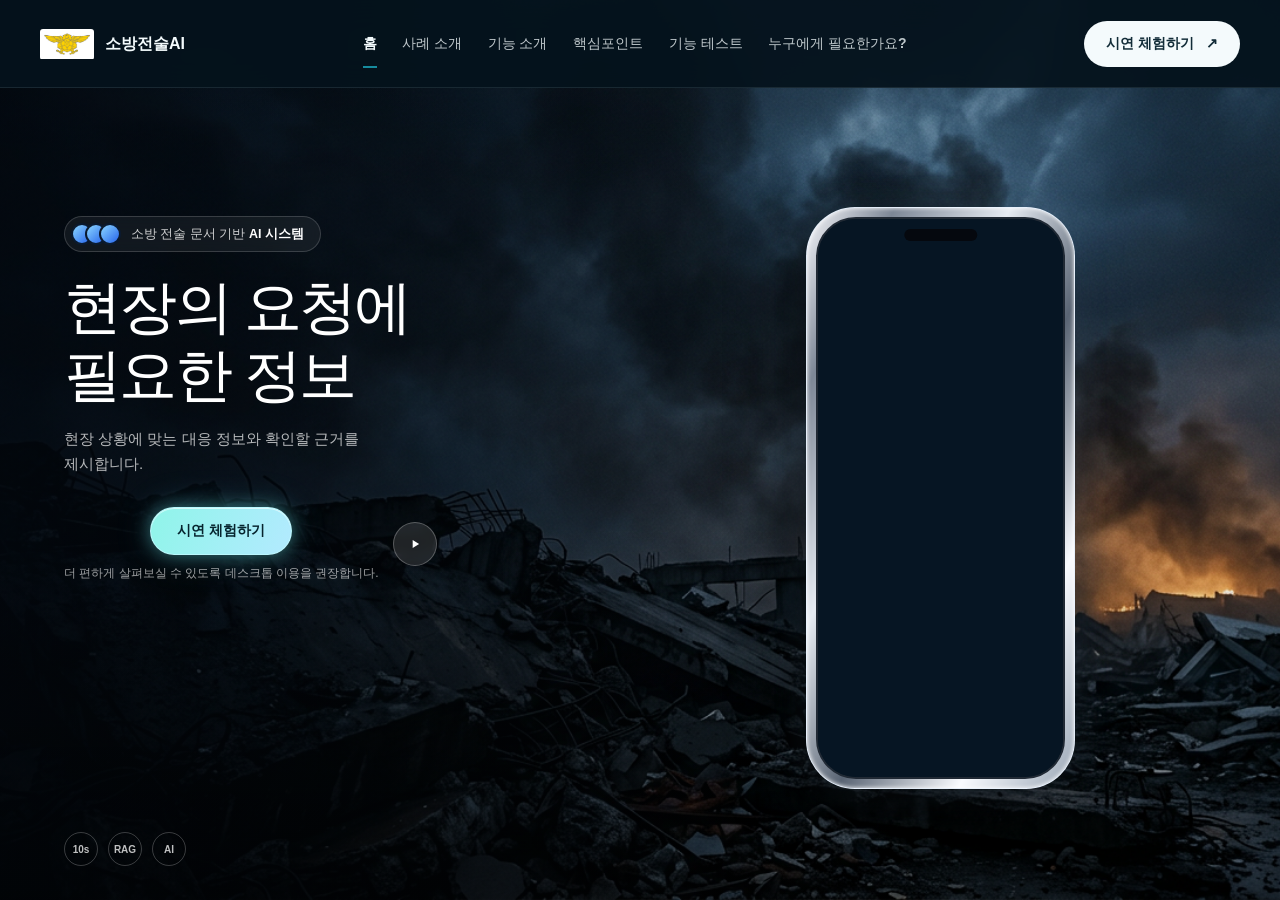
==== commit 4b20400b: "Replace shield logos with official Korean fire-service hawk emblem" ====
--- a/index.html
+++ b/index.html
@@ -1 +1 @@
-<!doctype html><html lang="ko"><head><meta charset="utf-8"><meta name="viewport" content="width=device-width,initial-scale=1"><meta name="theme-color" content="#02070d"><title>소방전술AI · 현장의 질문에 근거 있는 답을</title><meta name="description" content="10초의 음성 질문을 소방 전술 자료와 연결하는 소방전술AI 시연"><link rel="stylesheet" href="landing.css?v=3"><link rel="stylesheet" href="./site-navigation.css?v=3"><script src="./silent-videos.js?v=1"></script></head><body class="global-nav-page global-home"><div class="landing-page"><header class="global-header global-header-dark"><div class="global-header-inner"><a class="global-logo" href="./" aria-label="소방전술AI 홈"><svg width="28" height="30" viewBox="0 0 24 26" fill="none" stroke="currentColor" stroke-width="1.7" aria-hidden="true"><path d="M12 2 21 5v7c0 5-4 9-9 12C7 21 3 17 3 12V5Z"/><path d="M12 7v11M7 12.5h10"/></svg><span>소방전술AI</span></a><nav class="global-links" aria-label="사이트 주 메뉴"><a href="./" aria-current="page">홈</a><a href="./actual-situation/">사례 소개</a><a href="./tactical-ai/">기능 소개</a><a href="./technology/">핵심포인트</a><a href="./feature-test/">기능 테스트</a><a href="./who-for/">누구에게 필요한가요?</a></nav><a class="global-demo-cta" href="./mockup/index.html">시연 체험하기 <span aria-hidden="true">↗</span></a></div></header><main><section id="hero" class="hero-section"><div class="disaster-background" aria-hidden="true"></div><div class="hero-shade" aria-hidden="true"></div><div class="hero-vignette" aria-hidden="true"></div><div class="silver-phone"><div class="phone-screen"><video id="introVideo" src="mockup/intro-v2.mp4?silent=1" muted playsinline preload="auto" aria-label="소방전술AI 소개 영상"></video><div class="phone-notch" aria-hidden="true"></div></div></div><div class="hero-copy"><div class="hero-badge"><div class="badge-orbs" aria-hidden="true"><i></i><i></i><i></i></div><span>소방 전술 문서 기반 <strong>AI 시스템</strong></span></div><h1>현장의 요청에<br>필요한 정보</h1><p>현장 상황에 맞는 대응 정보와 확인할 근거를 제시합니다.</p><div class="hero-actions"><div class="demo-action-wrap"><a href="mockup/index.html" class="primary-action">시연 체험하기</a><small class="demo-desktop-note">더 편하게 살펴보실 수 있도록 데스크톱 이용을 권장합니다.</small></div><button class="play-action" id="restartIntro" aria-label="인트로 영상 처음부터 재생"><svg width="14" height="14" viewBox="0 0 24 24" fill="currentColor" aria-hidden="true"><path d="M8 5v14l11-7z"/></svg></button></div></div><div class="hero-bottom-marks" aria-label="10초 음성 입력, RAG, AI"><div>10s</div><div>RAG</div><div>AI</div></div></section></main></div><script src="landing.js?v=2"></script></body></html>
+<!doctype html><html lang="ko"><head><meta charset="utf-8"><meta name="viewport" content="width=device-width,initial-scale=1"><meta name="theme-color" content="#02070d"><title>소방전술AI · 현장의 질문에 근거 있는 답을</title><meta name="description" content="10초의 음성 질문을 소방 전술 자료와 연결하는 소방전술AI 시연"><link rel="stylesheet" href="landing.css?v=3"><link rel="stylesheet" href="./site-navigation.css?v=fire-emblem-1"><script src="./silent-videos.js?v=1"></script></head><body class="global-nav-page global-home"><div class="landing-page"><header class="global-header global-header-dark"><div class="global-header-inner"><a class="global-logo" href="./" aria-label="소방전술AI 홈"><img class="global-fire-emblem" src="assets/korean-fire-emblem.jpg" alt="대한민국 소방 새매 문양" width="54" height="31" style="width:54px;height:31px;object-fit:contain;flex-shrink:0;border-radius:3px"><span>소방전술AI</span></a><nav class="global-links" aria-label="사이트 주 메뉴"><a href="./" aria-current="page">홈</a><a href="./actual-situation/">사례 소개</a><a href="./tactical-ai/">기능 소개</a><a href="./technology/">핵심포인트</a><a href="./feature-test/">기능 테스트</a><a href="./who-for/">누구에게 필요한가요?</a></nav><a class="global-demo-cta" href="./mockup/index.html">시연 체험하기 <span aria-hidden="true">↗</span></a></div></header><main><section id="hero" class="hero-section"><div class="disaster-background" aria-hidden="true"></div><div class="hero-shade" aria-hidden="true"></div><div class="hero-vignette" aria-hidden="true"></div><div class="silver-phone"><div class="phone-screen"><video id="introVideo" src="mockup/intro-v2.mp4?silent=1" muted playsinline preload="auto" aria-label="소방전술AI 소개 영상"></video><div class="phone-notch" aria-hidden="true"></div></div></div><div class="hero-copy"><div class="hero-badge"><div class="badge-orbs" aria-hidden="true"><i></i><i></i><i></i></div><span>소방 전술 문서 기반 <strong>AI 시스템</strong></span></div><h1>현장의 요청에<br>필요한 정보</h1><p>현장 상황에 맞는 대응 정보와 확인할 근거를 제시합니다.</p><div class="hero-actions"><div class="demo-action-wrap"><a href="mockup/index.html" class="primary-action">시연 체험하기</a><small class="demo-desktop-note">더 편하게 살펴보실 수 있도록 데스크톱 이용을 권장합니다.</small></div><button class="play-action" id="restartIntro" aria-label="인트로 영상 처음부터 재생"><svg width="14" height="14" viewBox="0 0 24 24" fill="currentColor" aria-hidden="true"><path d="M8 5v14l11-7z"/></svg></button></div></div><div class="hero-bottom-marks" aria-label="10초 음성 입력, RAG, AI"><div>10s</div><div>RAG</div><div>AI</div></div></section></main></div><script src="landing.js?v=2"></script></body></html>
--- a/site-navigation.css
+++ b/site-navigation.css
@@ -13,3 +13,6 @@
 @media(min-width:801px){body.global-demo-main>.phone{height:760px!important;width:402px!important;max-height:none!important;zoom:var(--presentation-scale,1);margin-left:var(--presentation-left,5vw)!important;margin-right:0!important;margin-top:var(--presentation-top,20px)!important;margin-bottom:0!important}body.global-demo-camera.feature-controlled .phone{height:790px!important;width:416px!important;max-height:none!important;zoom:var(--presentation-scale,1);flex-shrink:0}body.global-demo-camera.feature-controlled>main{height:calc(100dvh - var(--site-header-height) - 175px)!important}}
 
 .global-header-inner{width:100%;min-width:0}.global-header .global-links{min-width:0;gap:clamp(12px,2vw,28px)}.global-header .global-demo-cta{max-width:100%}@media(max-width:1100px) and (min-width:801px){.global-header-inner{padding:0 20px;gap:16px}.global-header .global-links a{font-size:13px}.global-header .global-logo{font-size:14px}.global-header .global-demo-cta{padding:12px 16px;font-size:13px}}
+
+/* Official fire-service emblem shared by every page. */
+.global-logo .global-fire-emblem{display:block;object-fit:contain;flex-shrink:0}
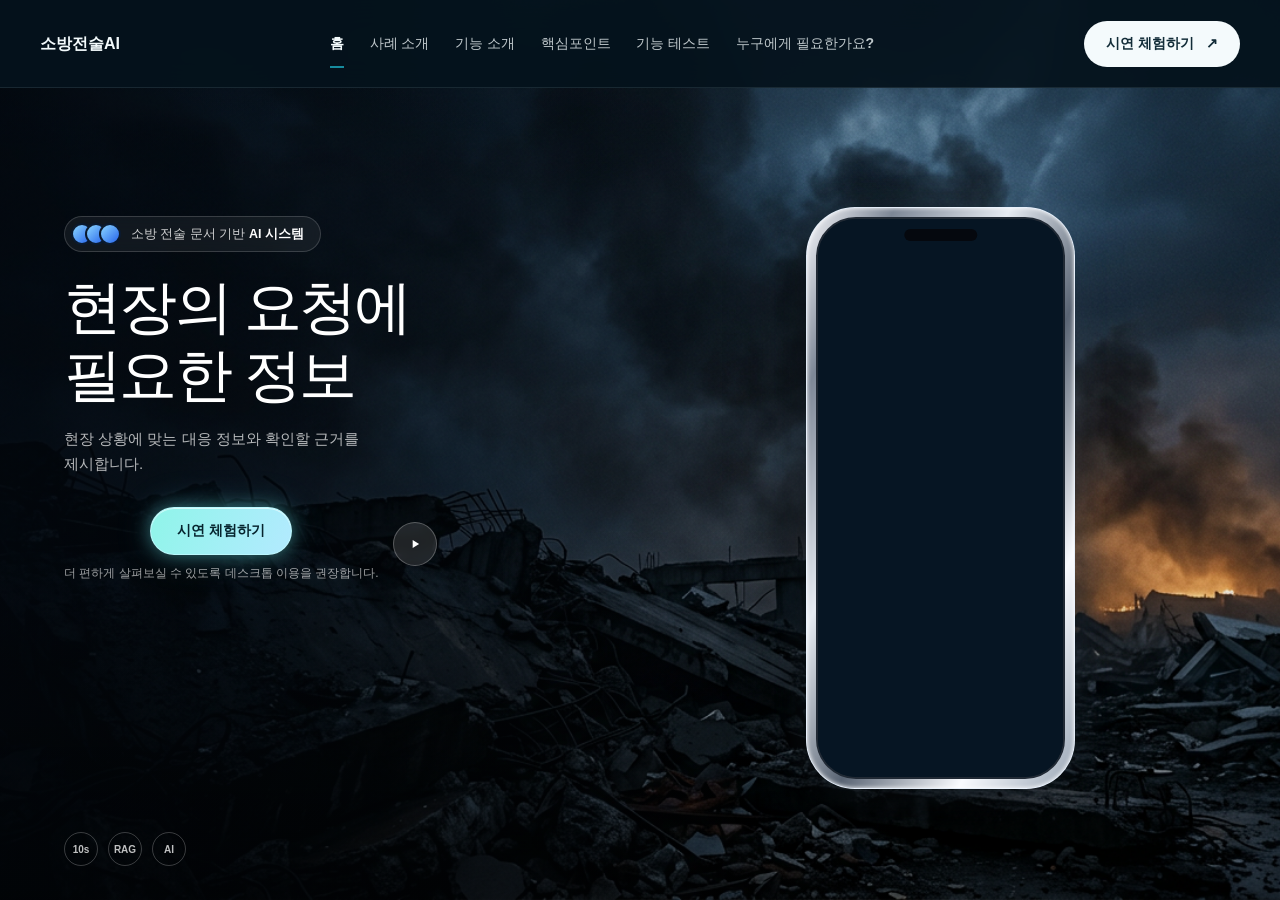
==== commit 6920203c: "Remove fire-service logos from all pages and demo" ====
--- a/index.html
+++ b/index.html
@@ -1 +1 @@
-<!doctype html><html lang="ko"><head><meta charset="utf-8"><meta name="viewport" content="width=device-width,initial-scale=1"><meta name="theme-color" content="#02070d"><title>소방전술AI · 현장의 질문에 근거 있는 답을</title><meta name="description" content="10초의 음성 질문을 소방 전술 자료와 연결하는 소방전술AI 시연"><link rel="stylesheet" href="landing.css?v=3"><link rel="stylesheet" href="./site-navigation.css?v=fire-emblem-1"><script src="./silent-videos.js?v=1"></script></head><body class="global-nav-page global-home"><div class="landing-page"><header class="global-header global-header-dark"><div class="global-header-inner"><a class="global-logo" href="./" aria-label="소방전술AI 홈"><img class="global-fire-emblem" src="assets/korean-fire-emblem.jpg" alt="대한민국 소방 새매 문양" width="54" height="31" style="width:54px;height:31px;object-fit:contain;flex-shrink:0;border-radius:3px"><span>소방전술AI</span></a><nav class="global-links" aria-label="사이트 주 메뉴"><a href="./" aria-current="page">홈</a><a href="./actual-situation/">사례 소개</a><a href="./tactical-ai/">기능 소개</a><a href="./technology/">핵심포인트</a><a href="./feature-test/">기능 테스트</a><a href="./who-for/">누구에게 필요한가요?</a></nav><a class="global-demo-cta" href="./mockup/index.html">시연 체험하기 <span aria-hidden="true">↗</span></a></div></header><main><section id="hero" class="hero-section"><div class="disaster-background" aria-hidden="true"></div><div class="hero-shade" aria-hidden="true"></div><div class="hero-vignette" aria-hidden="true"></div><div class="silver-phone"><div class="phone-screen"><video id="introVideo" src="mockup/intro-v2.mp4?silent=1" muted playsinline preload="auto" aria-label="소방전술AI 소개 영상"></video><div class="phone-notch" aria-hidden="true"></div></div></div><div class="hero-copy"><div class="hero-badge"><div class="badge-orbs" aria-hidden="true"><i></i><i></i><i></i></div><span>소방 전술 문서 기반 <strong>AI 시스템</strong></span></div><h1>현장의 요청에<br>필요한 정보</h1><p>현장 상황에 맞는 대응 정보와 확인할 근거를 제시합니다.</p><div class="hero-actions"><div class="demo-action-wrap"><a href="mockup/index.html" class="primary-action">시연 체험하기</a><small class="demo-desktop-note">더 편하게 살펴보실 수 있도록 데스크톱 이용을 권장합니다.</small></div><button class="play-action" id="restartIntro" aria-label="인트로 영상 처음부터 재생"><svg width="14" height="14" viewBox="0 0 24 24" fill="currentColor" aria-hidden="true"><path d="M8 5v14l11-7z"/></svg></button></div></div><div class="hero-bottom-marks" aria-label="10초 음성 입력, RAG, AI"><div>10s</div><div>RAG</div><div>AI</div></div></section></main></div><script src="landing.js?v=2"></script></body></html>
+<!doctype html><html lang="ko"><head><meta charset="utf-8"><meta name="viewport" content="width=device-width,initial-scale=1"><meta name="theme-color" content="#02070d"><title>소방전술AI · 현장의 질문에 근거 있는 답을</title><meta name="description" content="10초의 음성 질문을 소방 전술 자료와 연결하는 소방전술AI 시연"><link rel="stylesheet" href="landing.css?v=3"><link rel="stylesheet" href="./site-navigation.css?v=fire-emblem-1"><script src="./silent-videos.js?v=1"></script></head><body class="global-nav-page global-home"><div class="landing-page"><header class="global-header global-header-dark"><div class="global-header-inner"><a class="global-logo" href="./" aria-label="소방전술AI 홈"><span>소방전술AI</span></a><nav class="global-links" aria-label="사이트 주 메뉴"><a href="./" aria-current="page">홈</a><a href="./actual-situation/">사례 소개</a><a href="./tactical-ai/">기능 소개</a><a href="./technology/">핵심포인트</a><a href="./feature-test/">기능 테스트</a><a href="./who-for/">누구에게 필요한가요?</a></nav><a class="global-demo-cta" href="./mockup/index.html">시연 체험하기 <span aria-hidden="true">↗</span></a></div></header><main><section id="hero" class="hero-section"><div class="disaster-background" aria-hidden="true"></div><div class="hero-shade" aria-hidden="true"></div><div class="hero-vignette" aria-hidden="true"></div><div class="silver-phone"><div class="phone-screen"><video id="introVideo" src="mockup/intro-v2.mp4?silent=1" muted playsinline preload="auto" aria-label="소방전술AI 소개 영상"></video><div class="phone-notch" aria-hidden="true"></div></div></div><div class="hero-copy"><div class="hero-badge"><div class="badge-orbs" aria-hidden="true"><i></i><i></i><i></i></div><span>소방 전술 문서 기반 <strong>AI 시스템</strong></span></div><h1>현장의 요청에<br>필요한 정보</h1><p>현장 상황에 맞는 대응 정보와 확인할 근거를 제시합니다.</p><div class="hero-actions"><div class="demo-action-wrap"><a href="mockup/index.html" class="primary-action">시연 체험하기</a><small class="demo-desktop-note">더 편하게 살펴보실 수 있도록 데스크톱 이용을 권장합니다.</small></div><button class="play-action" id="restartIntro" aria-label="인트로 영상 처음부터 재생"><svg width="14" height="14" viewBox="0 0 24 24" fill="currentColor" aria-hidden="true"><path d="M8 5v14l11-7z"/></svg></button></div></div><div class="hero-bottom-marks" aria-label="10초 음성 입력, RAG, AI"><div>10s</div><div>RAG</div><div>AI</div></div></section></main></div><script src="landing.js?v=2"></script></body></html>
